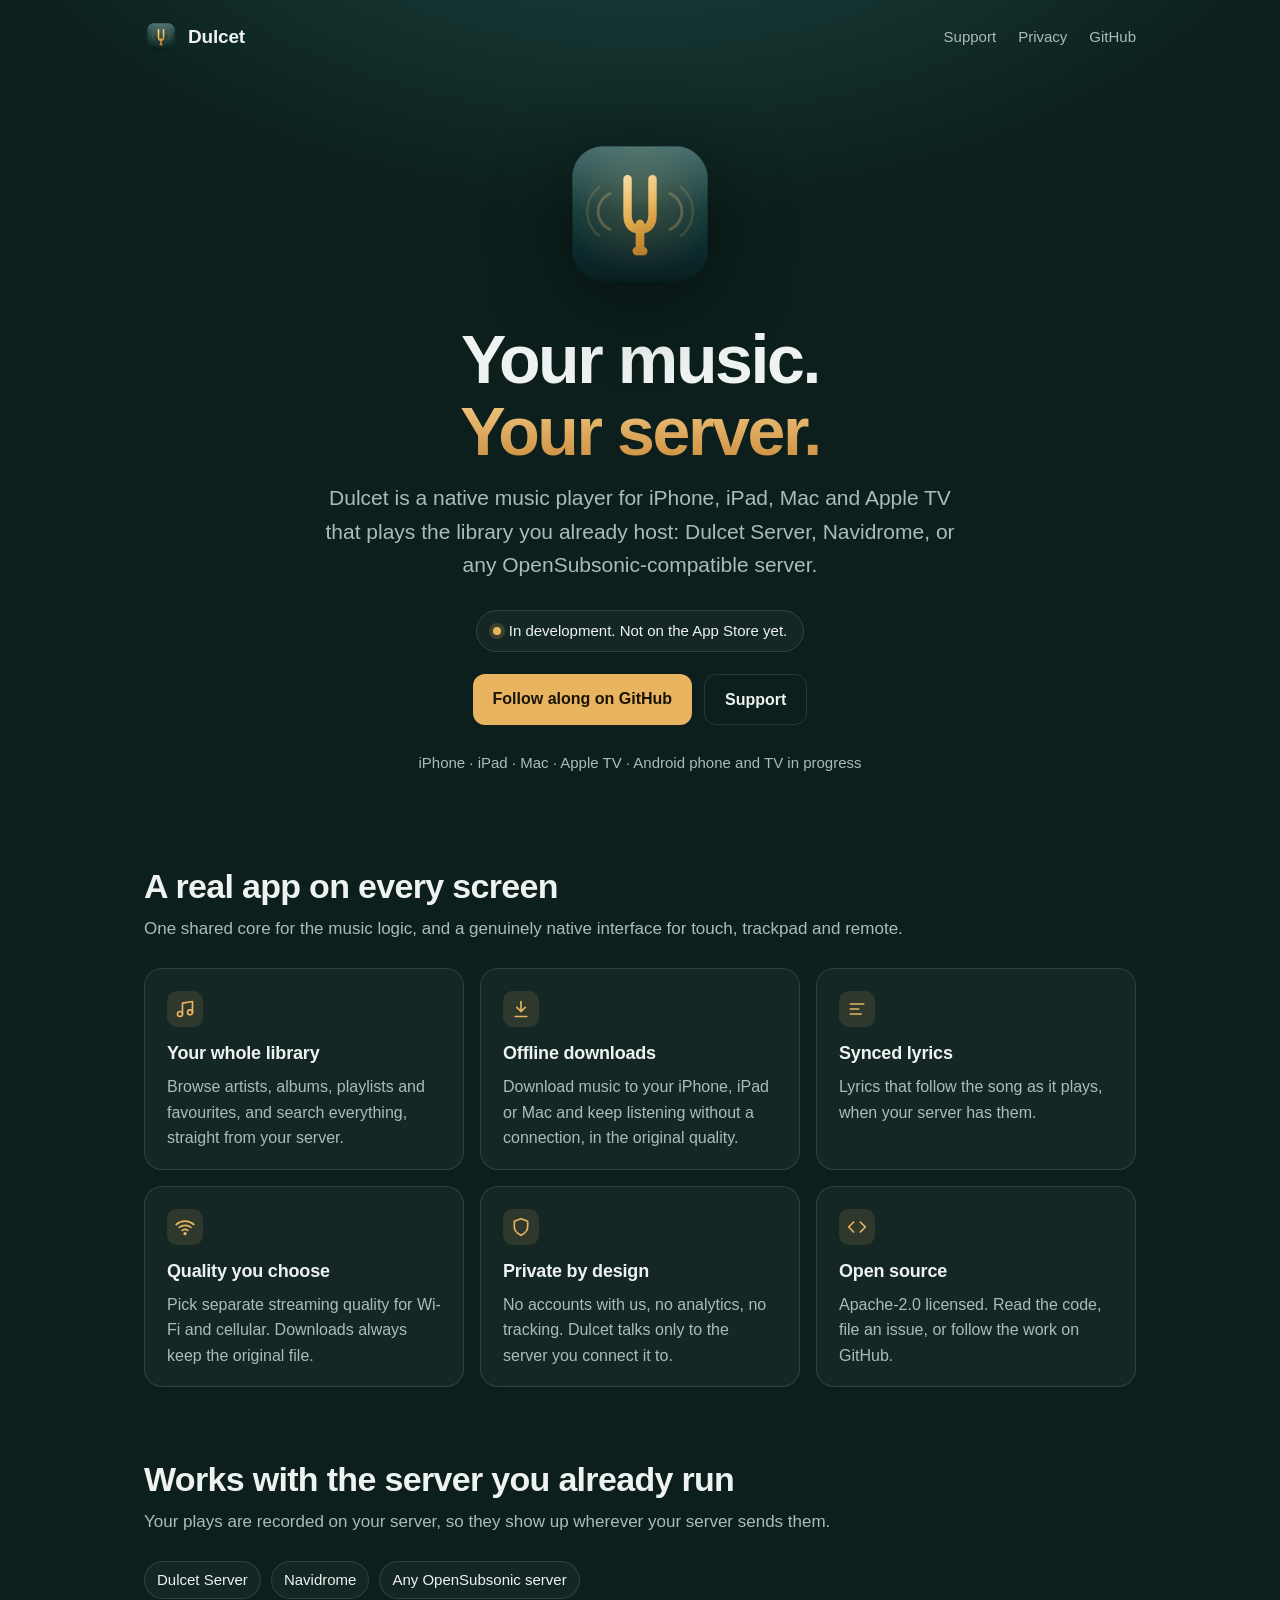
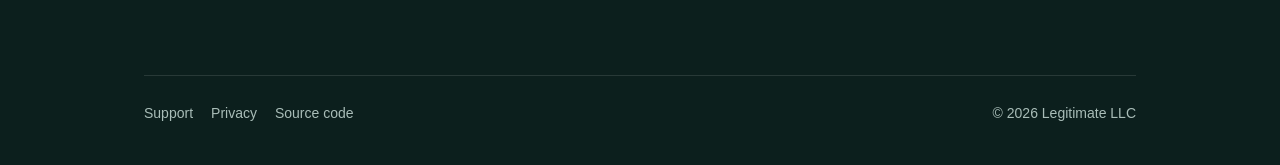
==== index.html @ 0ba5a5df "Add the getdulcet.com site: home, support and privacy pages" ====
<!doctype html>
<html lang="en">
<head>
<meta charset="utf-8">
<meta name="viewport" content="width=device-width, initial-scale=1, viewport-fit=cover">
<title>Dulcet: a native player for your own music server</title>
<meta name="description" content="Dulcet is an open-source music player for iPhone, iPad, Mac and Apple TV that plays from your own server: Dulcet Server, Navidrome or any OpenSubsonic server.">
<link rel="canonical" href="https://getdulcet.com/">
<meta name="theme-color" content="#0c1f1d">
<meta property="og:type" content="website">
<meta property="og:site_name" content="Dulcet">
<meta property="og:title" content="Dulcet: a native player for your own music server">
<meta property="og:description" content="Dulcet is an open-source music player for iPhone, iPad, Mac and Apple TV that plays from your own server: Dulcet Server, Navidrome or any OpenSubsonic server.">
<meta property="og:url" content="https://getdulcet.com/">
<meta property="og:image" content="https://getdulcet.com/assets/icon-512.png">
<meta name="twitter:card" content="summary">
<link rel="icon" type="image/png" href="/favicon.png">
<link rel="apple-touch-icon" href="/apple-touch-icon.png">
<link rel="stylesheet" href="/assets/site.css">
</head>
<body>
<div class="wrap">
<header class="top">
  <a class="brand" href="/"><img src="/assets/icon-256.png" alt="" width="34" height="34"><span>Dulcet</span></a>
  <nav><a href="/support/">Support</a><a href="/privacy/">Privacy</a><a href="https://github.com/legitimate-apps/dulcet">GitHub</a></nav>
</header>
<main>
<section class="hero">
  <img src="/assets/icon-512.png" alt="Dulcet app icon" width="168" height="168">
  <h1>Your music.<br><span class="accent">Your server.</span></h1>
  <p class="lede">Dulcet is a native music player for iPhone, iPad, Mac and Apple TV that plays the library you already host: Dulcet Server, Navidrome, or any OpenSubsonic-compatible server.</p>
  <div class="pill"><span class="dot"></span>In development. Not on the App Store yet.</div>
  <div class="cta">
    <a class="btn primary" href="https://github.com/legitimate-apps/dulcet">Follow along on GitHub</a>
    <a class="btn ghost" href="/support/">Support</a>
  </div>
  <p class="platforms">iPhone &middot; iPad &middot; Mac &middot; Apple TV &middot; Android phone and TV in progress</p>
</section>

<section>
  <h2>A real app on every screen</h2>
  <p class="sub">One shared core for the music logic, and a genuinely native interface for touch, trackpad and remote.</p>
  <div class="grid">
    <div class="card"><div class="ic"><svg viewBox="0 0 24 24" fill="none" stroke="currentColor" stroke-width="2" stroke-linecap="round" stroke-linejoin="round"><path d="M9 18V5l12-2v13"/><circle cx="6" cy="18" r="3"/><circle cx="18" cy="16" r="3"/></svg></div>
      <h3>Your whole library</h3><p>Browse artists, albums, playlists and favourites, and search everything, straight from your server.</p></div>
    <div class="card"><div class="ic"><svg viewBox="0 0 24 24" fill="none" stroke="currentColor" stroke-width="2" stroke-linecap="round" stroke-linejoin="round"><path d="M12 3v12"/><path d="m7 10 5 5 5-5"/><path d="M5 21h14"/></svg></div>
      <h3>Offline downloads</h3><p>Download music to your iPhone, iPad or Mac and keep listening without a connection, in the original quality.</p></div>
    <div class="card"><div class="ic"><svg viewBox="0 0 24 24" fill="none" stroke="currentColor" stroke-width="2" stroke-linecap="round" stroke-linejoin="round"><path d="M4 6h16"/><path d="M4 12h10"/><path d="M4 18h13"/></svg></div>
      <h3>Synced lyrics</h3><p>Lyrics that follow the song as it plays, when your server has them.</p></div>
    <div class="card"><div class="ic"><svg viewBox="0 0 24 24" fill="none" stroke="currentColor" stroke-width="2" stroke-linecap="round" stroke-linejoin="round"><path d="M5 12.55a11 11 0 0 1 14.08 0"/><path d="M1.42 9a16 16 0 0 1 21.16 0"/><path d="M8.53 16.11a6 6 0 0 1 6.95 0"/><circle cx="12" cy="20" r="1"/></svg></div>
      <h3>Quality you choose</h3><p>Pick separate streaming quality for Wi-Fi and cellular. Downloads always keep the original file.</p></div>
    <div class="card"><div class="ic"><svg viewBox="0 0 24 24" fill="none" stroke="currentColor" stroke-width="2" stroke-linecap="round" stroke-linejoin="round"><path d="M12 22s8-4 8-10V5l-8-3-8 3v7c0 6 8 10 8 10z"/></svg></div>
      <h3>Private by design</h3><p>No accounts with us, no analytics, no tracking. Dulcet talks only to the server you connect it to.</p></div>
    <div class="card"><div class="ic"><svg viewBox="0 0 24 24" fill="none" stroke="currentColor" stroke-width="2" stroke-linecap="round" stroke-linejoin="round"><polyline points="16 18 22 12 16 6"/><polyline points="8 6 2 12 8 18"/></svg></div>
      <h3>Open source</h3><p>Apache-2.0 licensed. Read the code, file an issue, or follow the work on GitHub.</p></div>
  </div>
</section>

<section>
  <h2>Works with the server you already run</h2>
  <p class="sub">Your plays are recorded on your server, so they show up wherever your server sends them.</p>
  <div class="servers"><span>Dulcet Server</span><span>Navidrome</span><span>Any OpenSubsonic server</span></div>
</section>
</main>
<footer>
  <div class="row">
    <div><a href="/support/">Support</a><a href="/privacy/">Privacy</a><a href="https://github.com/legitimate-apps/dulcet">Source code</a></div>
    <div>&copy; 2026 Legitimate LLC</div>
  </div>
</footer>
</div>
</body>
</html>
---- assets/site.css ----
:root{
  --bg:#0c1f1d; --bg2:#123330; --ink:#eef3f1; --muted:#a9bdb8; --line:rgba(238,243,241,.12);
  --gold:#e8b45f; --gold2:#c9893a; --card:rgba(255,255,255,.04);
  --max:1040px; --r:18px;
}
*{box-sizing:border-box}
html{-webkit-text-size-adjust:100%}
body{margin:0;font:17px/1.6 -apple-system,BlinkMacSystemFont,"SF Pro Text","Segoe UI",Roboto,"Helvetica Neue",Arial,sans-serif;
  color:var(--ink);background:radial-gradient(1200px 700px at 50% -200px,#1d4a45 0%,var(--bg) 60%) fixed,var(--bg);min-height:100vh}
a{color:var(--gold);text-decoration-thickness:1px;text-underline-offset:3px}
a:hover{color:#f3c97d}
.wrap{max-width:var(--max);margin:0 auto;padding:0 24px}
header.top{display:flex;align-items:center;justify-content:space-between;padding:20px 0}
.brand{display:flex;align-items:center;gap:10px;color:var(--ink);text-decoration:none;font-weight:650;font-size:19px;letter-spacing:-.01em}
.brand img{width:34px;height:34px}
nav a{color:var(--muted);text-decoration:none;margin-left:22px;font-size:15px}
nav a:hover,nav a[aria-current=page]{color:var(--ink)}
.hero{text-align:center;padding:56px 0 40px}
.hero img{width:168px;height:168px;filter:drop-shadow(0 18px 40px rgba(0,0,0,.45))}
h1{font-size:clamp(40px,7vw,68px);line-height:1.05;letter-spacing:-.035em;margin:18px 0 14px;font-weight:750}
h1 .accent{background:linear-gradient(180deg,#f4cd86,var(--gold2));-webkit-background-clip:text;background-clip:text;color:transparent}
.lede{font-size:clamp(18px,2.4vw,21px);color:var(--muted);max-width:640px;margin:0 auto}
.pill{display:inline-flex;align-items:center;gap:8px;margin-top:28px;padding:8px 16px;border:1px solid var(--line);
  border-radius:999px;background:var(--card);font-size:15px;color:var(--ink)}
.pill .dot{width:8px;height:8px;border-radius:50%;background:var(--gold);box-shadow:0 0 0 4px rgba(232,180,95,.18)}
.cta{margin-top:22px;display:flex;gap:12px;justify-content:center;flex-wrap:wrap}
.btn{display:inline-block;padding:12px 20px;border-radius:12px;font-weight:600;font-size:16px;text-decoration:none}
.btn.primary{background:var(--gold);color:#1a1407}
.btn.primary:hover{background:#f3c97d;color:#1a1407}
.btn.ghost{border:1px solid var(--line);color:var(--ink)}
.btn.ghost:hover{background:var(--card);color:var(--ink)}
.platforms{color:var(--muted);font-size:15px;margin-top:26px}
section{padding:36px 0}
h2{font-size:clamp(26px,3.6vw,34px);letter-spacing:-.02em;margin:0 0 8px;line-height:1.2}
.sub{color:var(--muted);margin:0 0 26px}
.grid{display:grid;grid-template-columns:repeat(auto-fit,minmax(260px,1fr));gap:16px}
.card{background:var(--card);border:1px solid var(--line);border-radius:var(--r);padding:22px 22px 18px}
.card h3{margin:0 0 6px;font-size:18px;letter-spacing:-.01em}
.card p{margin:0;color:var(--muted);font-size:16px}
.card .ic{width:36px;height:36px;border-radius:10px;display:grid;place-items:center;background:rgba(232,180,95,.12);color:var(--gold);margin-bottom:12px}
.card .ic svg{width:20px;height:20px}
.servers{display:flex;flex-wrap:wrap;gap:10px;margin-top:6px}
.servers span{padding:6px 12px;border-radius:999px;border:1px solid var(--line);font-size:15px;color:var(--ink);background:var(--card)}
.prose{max-width:720px;padding:24px 0 48px}
.prose h1{font-size:clamp(34px,5vw,46px);margin:12px 0 8px}
.prose h2{font-size:22px;margin:34px 0 8px}
.prose p,.prose li{color:#d4e0dc}
.prose ul{padding-left:22px}
.prose .meta{color:var(--muted);font-size:15px}
.prose .box{background:var(--card);border:1px solid var(--line);border-radius:var(--r);padding:18px 20px;margin:22px 0}
.prose .box p{margin:0}
footer{border-top:1px solid var(--line);margin-top:40px;padding:26px 0 40px;color:var(--muted);font-size:14px}
footer .row{display:flex;justify-content:space-between;gap:16px;flex-wrap:wrap}
footer a{color:var(--muted);text-decoration:none;margin-right:18px}
footer a:hover{color:var(--ink)}
@media (max-width:560px){
  nav a{margin-left:14px}
  .hero{padding:36px 0 28px}
  .hero img{width:132px;height:132px}
  .brand span{display:none}
}
@media (prefers-reduced-motion:no-preference){.btn{transition:background .15s,color .15s}}
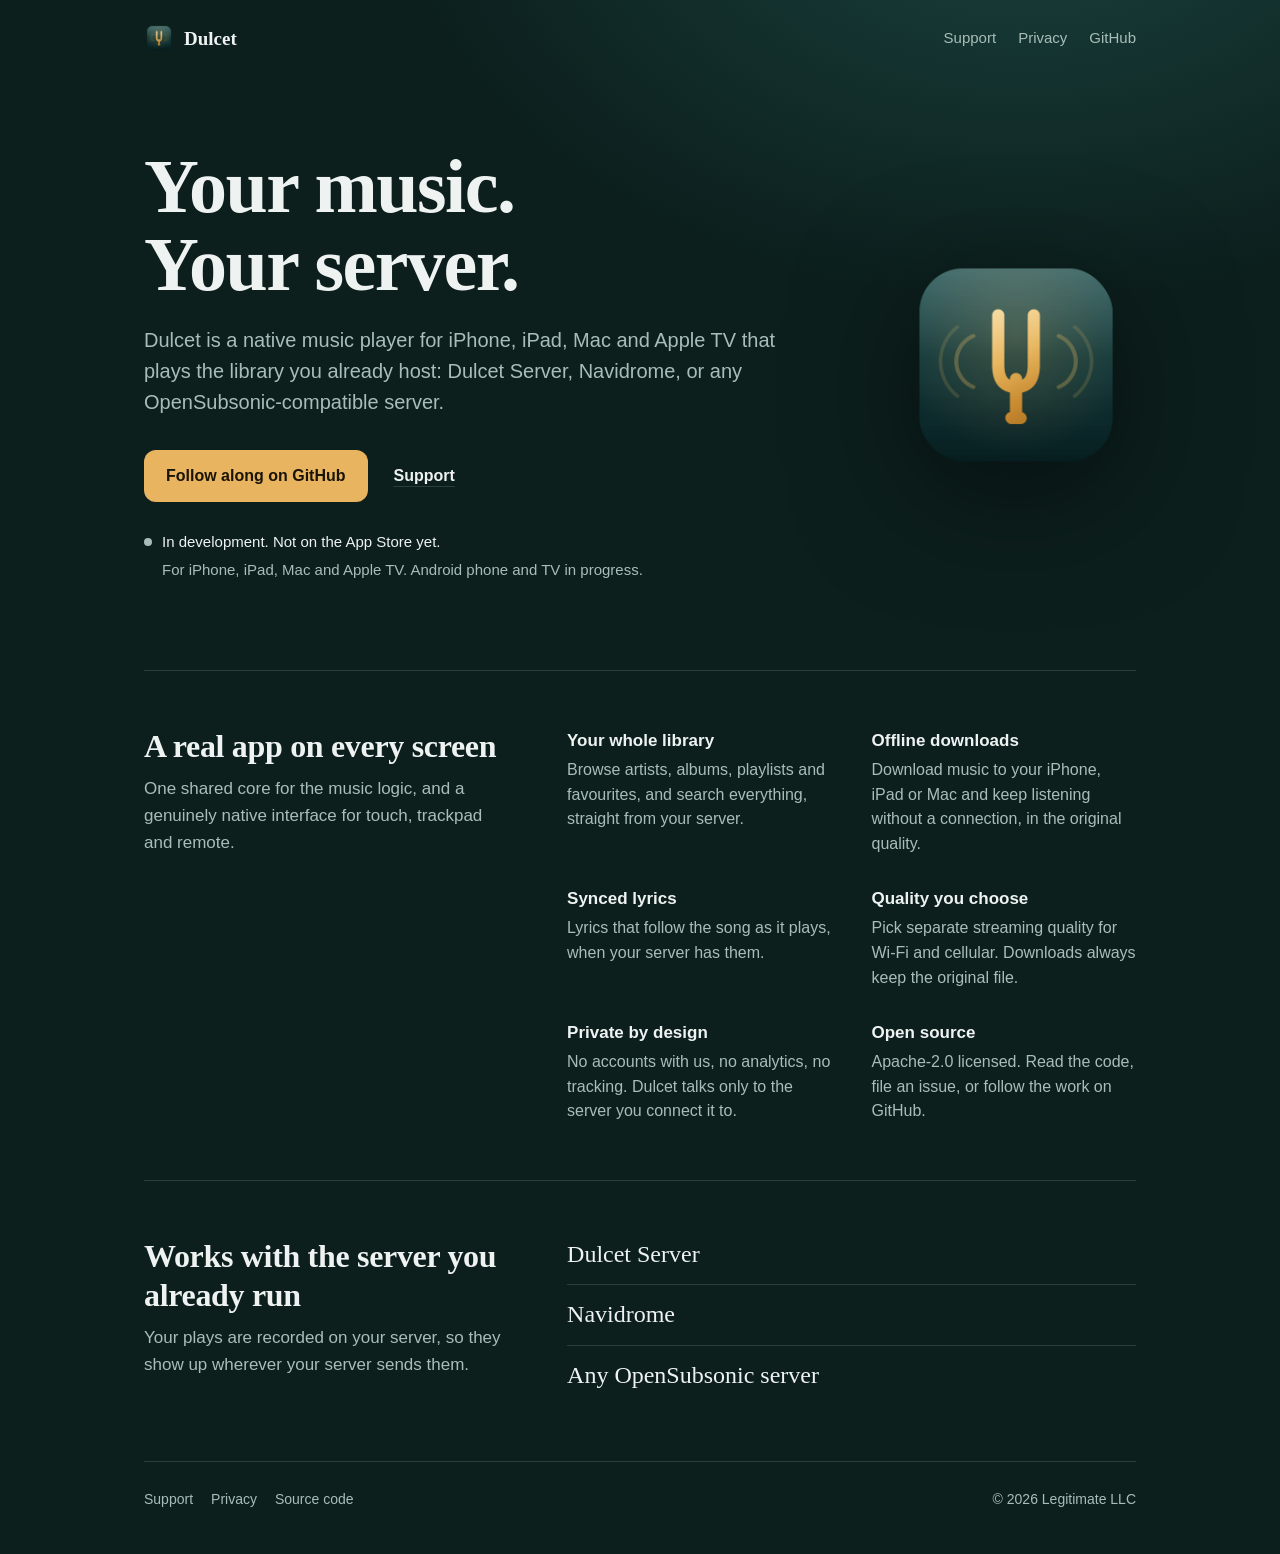
==== commit c7068a17: "Redesign: serif type, left-aligned hero, gold only for actions, features as a list" ====
--- a/index.html
+++ b/index.html
@@ -17,54 +17,59 @@
 <link rel="icon" type="image/png" href="/favicon.png">
 <link rel="apple-touch-icon" href="/apple-touch-icon.png">
 <link rel="stylesheet" href="/assets/site.css">
+<script defer src='https://static.cloudflareinsights.com/beacon.min.js' data-cf-beacon='{"token": "dc3e9af9cd0046d99472dcc1cd5bb1ca"}'></script>
 </head>
 <body>
 <div class="wrap">
 <header class="top">
-  <a class="brand" href="/"><img src="/assets/icon-256.png" alt="" width="34" height="34"><span>Dulcet</span></a>
+  <a class="brand" href="/"><img src="/assets/icon-256.png" alt="" width="30" height="30"><span>Dulcet</span></a>
   <nav><a href="/support/">Support</a><a href="/privacy/">Privacy</a><a href="https://github.com/legitimate-apps/dulcet">GitHub</a></nav>
 </header>
 <main>
 <section class="hero">
-  <img src="/assets/icon-512.png" alt="Dulcet app icon" width="168" height="168">
-  <h1>Your music.<br><span class="accent">Your server.</span></h1>
-  <p class="lede">Dulcet is a native music player for iPhone, iPad, Mac and Apple TV that plays the library you already host: Dulcet Server, Navidrome, or any OpenSubsonic-compatible server.</p>
-  <div class="pill"><span class="dot"></span>In development. Not on the App Store yet.</div>
-  <div class="cta">
-    <a class="btn primary" href="https://github.com/legitimate-apps/dulcet">Follow along on GitHub</a>
-    <a class="btn ghost" href="/support/">Support</a>
+  <div class="hero-text">
+    <h1>Your music.<br>Your server.</h1>
+    <p class="lede">Dulcet is a native music player for iPhone, iPad, Mac and Apple TV that plays the library you already host: Dulcet Server, Navidrome, or any OpenSubsonic-compatible server.</p>
+    <div class="cta">
+      <a class="btn primary" href="https://github.com/legitimate-apps/dulcet">Follow along on GitHub</a>
+      <a class="btn quiet" href="/support/">Support</a>
+    </div>
+    <p class="status"><span class="dot" aria-hidden="true"></span>In development. Not on the App Store yet.</p>
+    <p class="platforms">For iPhone, iPad, Mac and Apple TV. Android phone and TV in progress.</p>
   </div>
-  <p class="platforms">iPhone &middot; iPad &middot; Mac &middot; Apple TV &middot; Android phone and TV in progress</p>
+  <img class="hero-icon" src="/assets/icon-512.png" alt="Dulcet app icon" width="240" height="240">
 </section>
 
-<section>
-  <h2>A real app on every screen</h2>
-  <p class="sub">One shared core for the music logic, and a genuinely native interface for touch, trackpad and remote.</p>
-  <div class="grid">
-    <div class="card"><div class="ic"><svg viewBox="0 0 24 24" fill="none" stroke="currentColor" stroke-width="2" stroke-linecap="round" stroke-linejoin="round"><path d="M9 18V5l12-2v13"/><circle cx="6" cy="18" r="3"/><circle cx="18" cy="16" r="3"/></svg></div>
-      <h3>Your whole library</h3><p>Browse artists, albums, playlists and favourites, and search everything, straight from your server.</p></div>
-    <div class="card"><div class="ic"><svg viewBox="0 0 24 24" fill="none" stroke="currentColor" stroke-width="2" stroke-linecap="round" stroke-linejoin="round"><path d="M12 3v12"/><path d="m7 10 5 5 5-5"/><path d="M5 21h14"/></svg></div>
-      <h3>Offline downloads</h3><p>Download music to your iPhone, iPad or Mac and keep listening without a connection, in the original quality.</p></div>
-    <div class="card"><div class="ic"><svg viewBox="0 0 24 24" fill="none" stroke="currentColor" stroke-width="2" stroke-linecap="round" stroke-linejoin="round"><path d="M4 6h16"/><path d="M4 12h10"/><path d="M4 18h13"/></svg></div>
-      <h3>Synced lyrics</h3><p>Lyrics that follow the song as it plays, when your server has them.</p></div>
-    <div class="card"><div class="ic"><svg viewBox="0 0 24 24" fill="none" stroke="currentColor" stroke-width="2" stroke-linecap="round" stroke-linejoin="round"><path d="M5 12.55a11 11 0 0 1 14.08 0"/><path d="M1.42 9a16 16 0 0 1 21.16 0"/><path d="M8.53 16.11a6 6 0 0 1 6.95 0"/><circle cx="12" cy="20" r="1"/></svg></div>
-      <h3>Quality you choose</h3><p>Pick separate streaming quality for Wi-Fi and cellular. Downloads always keep the original file.</p></div>
-    <div class="card"><div class="ic"><svg viewBox="0 0 24 24" fill="none" stroke="currentColor" stroke-width="2" stroke-linecap="round" stroke-linejoin="round"><path d="M12 22s8-4 8-10V5l-8-3-8 3v7c0 6 8 10 8 10z"/></svg></div>
-      <h3>Private by design</h3><p>No accounts with us, no analytics, no tracking. Dulcet talks only to the server you connect it to.</p></div>
-    <div class="card"><div class="ic"><svg viewBox="0 0 24 24" fill="none" stroke="currentColor" stroke-width="2" stroke-linecap="round" stroke-linejoin="round"><polyline points="16 18 22 12 16 6"/><polyline points="8 6 2 12 8 18"/></svg></div>
-      <h3>Open source</h3><p>Apache-2.0 licensed. Read the code, file an issue, or follow the work on GitHub.</p></div>
+<section class="split">
+  <div class="split-head">
+    <h2>A real app on every screen</h2>
+    <p class="sub">One shared core for the music logic, and a genuinely native interface for touch, trackpad and remote.</p>
   </div>
+  <dl class="features">
+    <div><dt>Your whole library</dt><dd>Browse artists, albums, playlists and favourites, and search everything, straight from your server.</dd></div>
+    <div><dt>Offline downloads</dt><dd>Download music to your iPhone, iPad or Mac and keep listening without a connection, in the original quality.</dd></div>
+    <div><dt>Synced lyrics</dt><dd>Lyrics that follow the song as it plays, when your server has them.</dd></div>
+    <div><dt>Quality you choose</dt><dd>Pick separate streaming quality for Wi-Fi and cellular. Downloads always keep the original file.</dd></div>
+    <div><dt>Private by design</dt><dd>No accounts with us, no analytics, no tracking. Dulcet talks only to the server you connect it to.</dd></div>
+    <div><dt>Open source</dt><dd>Apache-2.0 licensed. Read the code, file an issue, or follow the work on GitHub.</dd></div>
+  </dl>
 </section>
 
-<section>
-  <h2>Works with the server you already run</h2>
-  <p class="sub">Your plays are recorded on your server, so they show up wherever your server sends them.</p>
-  <div class="servers"><span>Dulcet Server</span><span>Navidrome</span><span>Any OpenSubsonic server</span></div>
+<section class="split">
+  <div class="split-head">
+    <h2>Works with the server you already run</h2>
+    <p class="sub">Your plays are recorded on your server, so they show up wherever your server sends them.</p>
+  </div>
+  <ul class="servers">
+    <li>Dulcet Server</li>
+    <li>Navidrome</li>
+    <li>Any OpenSubsonic server</li>
+  </ul>
 </section>
 </main>
 <footer>
   <div class="row">
-    <div><a href="/support/">Support</a><a href="/privacy/">Privacy</a><a href="https://github.com/legitimate-apps/dulcet">Source code</a></div>
+    <div class="links"><a href="/support/">Support</a><a href="/privacy/">Privacy</a><a href="https://github.com/legitimate-apps/dulcet">Source code</a></div>
     <div>&copy; 2026 Legitimate LLC</div>
   </div>
 </footer>
--- a/assets/site.css
+++ b/assets/site.css
@@ -1,62 +1,91 @@
+/* getdulcet.com
+   Color has one job each: gold = the thing you can do (primary button, links, focus);
+   the rest is ink on deep teal. The serif carries the brand voice in headings only. */
 :root{
-  --bg:#0c1f1d; --bg2:#123330; --ink:#eef3f1; --muted:#a9bdb8; --line:rgba(238,243,241,.12);
-  --gold:#e8b45f; --gold2:#c9893a; --card:rgba(255,255,255,.04);
-  --max:1040px; --r:18px;
+  --bg:#0c1f1d; --ink:#eef3f1; --muted:#a9bdb8; --line:rgba(238,243,241,.14);
+  --gold:#e8b45f; --gold-hi:#f3c97d; --gold-ink:#1a1407;
+  --serif:ui-serif,"New York","Iowan Old Style",Georgia,serif;
+  --sans:-apple-system,BlinkMacSystemFont,"SF Pro Text","Segoe UI",Roboto,"Helvetica Neue",Arial,sans-serif;
+  --max:1040px;
 }
 *{box-sizing:border-box}
 html{-webkit-text-size-adjust:100%}
-body{margin:0;font:17px/1.6 -apple-system,BlinkMacSystemFont,"SF Pro Text","Segoe UI",Roboto,"Helvetica Neue",Arial,sans-serif;
-  color:var(--ink);background:radial-gradient(1200px 700px at 50% -200px,#1d4a45 0%,var(--bg) 60%) fixed,var(--bg);min-height:100vh}
+body{margin:0;font:17px/1.6 var(--sans);color:var(--ink);
+  background:radial-gradient(900px 600px at 80% -120px,#1a423e 0%,rgba(12,31,29,0) 70%) no-repeat,var(--bg);min-height:100vh}
 a{color:var(--gold);text-decoration-thickness:1px;text-underline-offset:3px}
-a:hover{color:#f3c97d}
+a:hover{color:var(--gold-hi)}
+:focus-visible{outline:2px solid var(--gold);outline-offset:3px;border-radius:4px}
 .wrap{max-width:var(--max);margin:0 auto;padding:0 24px}
-header.top{display:flex;align-items:center;justify-content:space-between;padding:20px 0}
-.brand{display:flex;align-items:center;gap:10px;color:var(--ink);text-decoration:none;font-weight:650;font-size:19px;letter-spacing:-.01em}
-.brand img{width:34px;height:34px}
-nav a{color:var(--muted);text-decoration:none;margin-left:22px;font-size:15px}
+
+/* Header */
+header.top{display:flex;align-items:center;justify-content:space-between;gap:16px;padding:20px 0}
+.brand{display:flex;align-items:center;gap:10px;color:var(--ink);text-decoration:none;font:600 19px/1 var(--serif)}
+.brand img{width:30px;height:30px;border-radius:7px}
+nav{display:flex;gap:22px}
+nav a{color:var(--muted);text-decoration:none;font-size:15px;padding:6px 0}
 nav a:hover,nav a[aria-current=page]{color:var(--ink)}
-.hero{text-align:center;padding:56px 0 40px}
-.hero img{width:168px;height:168px;filter:drop-shadow(0 18px 40px rgba(0,0,0,.45))}
-h1{font-size:clamp(40px,7vw,68px);line-height:1.05;letter-spacing:-.035em;margin:18px 0 14px;font-weight:750}
-h1 .accent{background:linear-gradient(180deg,#f4cd86,var(--gold2));-webkit-background-clip:text;background-clip:text;color:transparent}
-.lede{font-size:clamp(18px,2.4vw,21px);color:var(--muted);max-width:640px;margin:0 auto}
-.pill{display:inline-flex;align-items:center;gap:8px;margin-top:28px;padding:8px 16px;border:1px solid var(--line);
-  border-radius:999px;background:var(--card);font-size:15px;color:var(--ink)}
-.pill .dot{width:8px;height:8px;border-radius:50%;background:var(--gold);box-shadow:0 0 0 4px rgba(232,180,95,.18)}
-.cta{margin-top:22px;display:flex;gap:12px;justify-content:center;flex-wrap:wrap}
-.btn{display:inline-block;padding:12px 20px;border-radius:12px;font-weight:600;font-size:16px;text-decoration:none}
-.btn.primary{background:var(--gold);color:#1a1407}
-.btn.primary:hover{background:#f3c97d;color:#1a1407}
-.btn.ghost{border:1px solid var(--line);color:var(--ink)}
-.btn.ghost:hover{background:var(--card);color:var(--ink)}
-.platforms{color:var(--muted);font-size:15px;margin-top:26px}
-section{padding:36px 0}
-h2{font-size:clamp(26px,3.6vw,34px);letter-spacing:-.02em;margin:0 0 8px;line-height:1.2}
-.sub{color:var(--muted);margin:0 0 26px}
-.grid{display:grid;grid-template-columns:repeat(auto-fit,minmax(260px,1fr));gap:16px}
-.card{background:var(--card);border:1px solid var(--line);border-radius:var(--r);padding:22px 22px 18px}
-.card h3{margin:0 0 6px;font-size:18px;letter-spacing:-.01em}
-.card p{margin:0;color:var(--muted);font-size:16px}
-.card .ic{width:36px;height:36px;border-radius:10px;display:grid;place-items:center;background:rgba(232,180,95,.12);color:var(--gold);margin-bottom:12px}
-.card .ic svg{width:20px;height:20px}
-.servers{display:flex;flex-wrap:wrap;gap:10px;margin-top:6px}
-.servers span{padding:6px 12px;border-radius:999px;border:1px solid var(--line);font-size:15px;color:var(--ink);background:var(--card)}
-.prose{max-width:720px;padding:24px 0 48px}
-.prose h1{font-size:clamp(34px,5vw,46px);margin:12px 0 8px}
-.prose h2{font-size:22px;margin:34px 0 8px}
+
+/* Headings */
+h1,h2{font-family:var(--serif);font-weight:600;color:var(--ink)}
+h1{font-size:clamp(44px,7.4vw,76px);line-height:1.02;letter-spacing:-.02em;margin:0 0 22px}
+h2{font-size:clamp(26px,3.2vw,32px);line-height:1.2;letter-spacing:-.01em;margin:0 0 10px}
+
+/* Hero: one answer, one action */
+.hero{display:grid;grid-template-columns:minmax(0,1fr) auto;gap:56px;align-items:center;padding:72px 0 88px}
+.lede{font-size:clamp(18px,2.2vw,20px);line-height:1.55;color:var(--muted);max-width:33em;margin:0}
+.cta{display:flex;align-items:center;gap:8px 24px;flex-wrap:wrap;margin-top:32px}
+.btn{display:inline-block;border-radius:12px;font-weight:600;font-size:16px;text-decoration:none}
+.btn.primary{background:var(--gold);color:var(--gold-ink);padding:13px 22px}
+.btn.primary:hover{background:var(--gold-hi);color:var(--gold-ink)}
+.btn.quiet{color:var(--ink);padding:13px 2px;text-decoration:underline;text-decoration-color:var(--line);text-underline-offset:5px}
+.btn.quiet:hover{color:var(--ink);text-decoration-color:var(--ink)}
+.status{display:flex;align-items:center;gap:10px;margin:28px 0 0;font-size:15px;color:var(--ink)}
+.status .dot{width:8px;height:8px;border-radius:50%;background:var(--muted);flex:none}
+.platforms{margin:4px 0 0 18px;font-size:15px;color:var(--muted)}
+.hero-icon{width:240px;height:240px;border-radius:54px;filter:drop-shadow(0 28px 60px rgba(0,0,0,.5))}
+
+/* Content sections: heading on the left, substance on the right */
+.split{display:grid;grid-template-columns:minmax(0,1fr) minmax(0,1.55fr);gap:24px 56px;padding:56px 0;border-top:1px solid var(--line)}
+.sub{color:var(--muted);margin:0;max-width:26em}
+.features{display:grid;grid-template-columns:1fr 1fr;gap:28px 40px;margin:0}
+.features dt{font-weight:600;font-size:17px;margin:0 0 4px}
+.features dd{margin:0;color:var(--muted);font-size:16px;line-height:1.55}
+.servers{list-style:none;margin:0;padding:0}
+.servers li{font:500 clamp(20px,2.4vw,24px)/1.3 var(--serif);padding:14px 0;border-bottom:1px solid var(--line)}
+.servers li:first-child{padding-top:2px}
+.servers li:last-child{border-bottom:0}
+
+/* Support, privacy, 404 */
+.prose{max-width:680px;padding:40px 0 56px}
+.prose h1{font-size:clamp(36px,5vw,48px);margin:0 0 10px}
+.prose h2{font-size:23px;margin:44px 0 10px}
 .prose p,.prose li{color:#d4e0dc}
 .prose ul{padding-left:22px}
-.prose .meta{color:var(--muted);font-size:15px}
-.prose .box{background:var(--card);border:1px solid var(--line);border-radius:var(--r);padding:18px 20px;margin:22px 0}
+.prose li+li{margin-top:8px}
+.prose strong{color:var(--ink)}
+.prose .meta{color:var(--muted);font-size:15px;margin:0 0 8px}
+.prose .box{border-left:3px solid var(--gold);padding:4px 0 4px 18px;margin:28px 0}
 .prose .box p{margin:0}
-footer{border-top:1px solid var(--line);margin-top:40px;padding:26px 0 40px;color:var(--muted);font-size:14px}
-footer .row{display:flex;justify-content:space-between;gap:16px;flex-wrap:wrap}
-footer a{color:var(--muted);text-decoration:none;margin-right:18px}
+.prose .btn.primary{margin:4px 0}
+.prose.center{text-align:center;margin:0 auto}
+
+/* Footer */
+footer{border-top:1px solid var(--line);padding:26px 0 44px;color:var(--muted);font-size:14px}
+footer .row{display:flex;justify-content:space-between;gap:12px 16px;flex-wrap:wrap}
+footer .links{display:flex;gap:18px;flex-wrap:wrap}
+footer a{color:var(--muted);text-decoration:none}
 footer a:hover{color:var(--ink)}
+
+@media (max-width:800px){
+  .hero{grid-template-columns:1fr;padding:40px 0 56px}
+  .hero-icon{display:none}
+  .split{grid-template-columns:1fr;padding:44px 0}
+}
 @media (max-width:560px){
-  nav a{margin-left:14px}
-  .hero{padding:36px 0 28px}
-  .hero img{width:132px;height:132px}
-  .brand span{display:none}
+  .wrap{padding:0 20px}
+  nav{gap:16px}
+  h1{margin-bottom:18px}
+  .cta{margin-top:26px}
+  .features{grid-template-columns:1fr;gap:22px}
 }
-@media (prefers-reduced-motion:no-preference){.btn{transition:background .15s,color .15s}}
+@media (prefers-reduced-motion:no-preference){.btn,nav a,footer a{transition:background .15s,color .15s,text-decoration-color .15s}}
